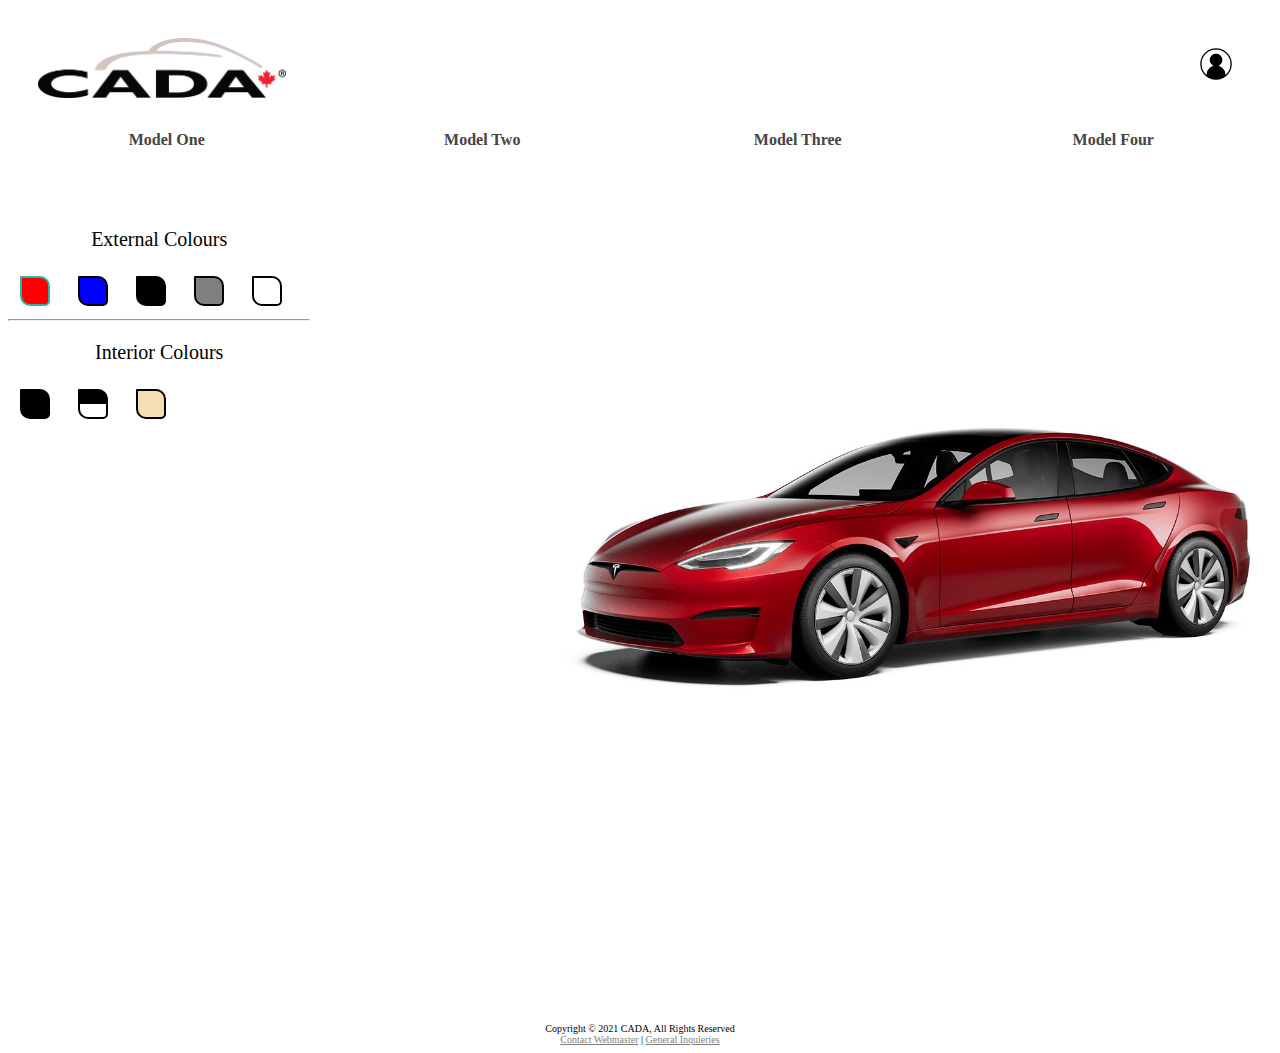
==== html/model_one.html @ cbfc90f8 "Model one page" ====
<html>
  <head>
    <title>CADA solutions</title>
    <!-- add stylesheets here -->
    <link rel="stylesheet" type="text/css" href="../stylesheet/header.css" />
    <link rel="stylesheet" type="text/css" href="../stylesheet/footer.css" />
    <link rel="stylesheet" type="text/css" href="../stylesheet/model_one.css" />
  </head>
  <body>
    <!-- start header -->
    <div id="header">
        <div class="logo">
            <a href="./index.html">
                <img id="main_logo" src="../images/CADA_logo.png" alt="CADA">
            </a>
        </div>
        <div id="media">
            <a href="/login" class="mediaIcon">
                <span id="mediaIcon_login" class="mediaIconSource"></span>
            </a>

        </div>
        <table class="menu primaryFont">
            <tbody>
                <tr>
                    <td style="width:25%"><a href="#"><strong>Model One</strong></a></td>
                    <td style="width:25%"><a href="./model_two.html"><strong>Model Two</strong></a></td>
                    <td style="width:25%"><a href="./model_three.html"><strong>Model Three</strong></a></td>
                    <td style="width:25%"><a href="./model_four.html"><strong>Model Four</strong></a></td>
                </tr>
            </tbody>
        </table>
      </div>
    <!-- end header -->

    <!-- start body -->
      <div id="model_main">
        <div id="model_container">
            <div id="car_model">
                <div class = "column" id="colour_bar">
                    <p>External Colours</p>
                    <button type="button" class ="btn" id="optOne" onclick="chngOne()"></button>
                    <button type="button" class ="btn" id="optTwo" onclick="chngTwo()"></button>
                    <button type="button" class ="btn" id="optThree" onclick="chngThree()"></button>
                    <button type="button" class ="btn" id="optFour" onclick="chngFour()"></button>
                    <button type="button" class ="btn" id="optFive" onclick="chngFive()"></button>
                    <!-- <p id="ext-colour">Red</p> -->
                    <hr class = "solid">

                    <p>Interior Colours</p>
                    <button type="button" class ="btn" id="interior_one" onclick="chngIntOne()"></button>
                    <button type="button" class ="btn" id="interior_two" onclick="chngIntTwo()"></button>
                    <button type="button" class ="btn" id="interior_three" onclick="chngIntThree()"></button>
                    <!-- <p id="int-colour"></p> -->
                </div>
                <img id="model" src="../images/car_models/exterior/model_one/redExterior.jpg" alt="model_one">
            </div>
        </div>
      </div>

      <script src='https://code.jquery.com/jquery-3.2.1.min.js'></script>
      <script>

        function extAllOff(){
            document.getElementById("optOne").style.borderColor = "black";
            document.getElementById("optTwo").style.borderColor = "black";
            document.getElementById("optThree").style.borderColor = "black";
            document.getElementById("optFour").style.borderColor = "black";
            document.getElementById("optFive").style.borderColor = "black";
        }

        function intAllOff(){
            document.getElementById("interior_one").style.borderColor = "black";
            document.getElementById("interior_two").style.borderColor = "black";
            document.getElementById("interior_three").style.borderColor = "black";
        }

        function chngOne(){
            document.getElementById("model").src = "../images/car_models/exterior/model_one/redExterior.jpg";

            intAllOff();
            document.getElementById("optOne").style.borderColor = "rgb(52, 177, 166)";
            document.getElementById("optTwo").style.borderColor = "black";
            document.getElementById("optThree").style.borderColor = "black";
            document.getElementById("optFour").style.borderColor = "black";
            document.getElementById("optFive").style.borderColor = "black";

            //document.getElemenyById("ext-colour").innerHTML = "Red"; 
        }

        function chngTwo(){
            document.getElementById("model").src = "../images/car_models/exterior/model_one/blueExterior.jpg";
            
            intAllOff();
            document.getElementById("optOne").style.borderColor = "black";
            document.getElementById("optTwo").style.borderColor = "rgb(52, 177, 166)";
            document.getElementById("optThree").style.borderColor = "black";
            document.getElementById("optFour").style.borderColor = "black";
            document.getElementById("optFive").style.borderColor = "black";

            //document.getElemenyById("ext-colour").innerHTML = "Blue";
        }

        function chngThree(){
            document.getElementById("model").src = "../images/car_models/exterior/model_one/blackExterior.jpg";
            
            intAllOff();
            document.getElementById("optOne").style.borderColor = "black";
            document.getElementById("optTwo").style.borderColor = "black";
            document.getElementById("optThree").style.borderColor = "rgb(52, 177, 166)";
            document.getElementById("optFour").style.borderColor = "black";
            document.getElementById("optFive").style.borderColor = "black";
        }

        function chngFour(){
            document.getElementById("model").src = "../images/car_models/exterior/model_one/greyExterior.jpg";
            
            intAllOff();
            document.getElementById("optOne").style.borderColor = "black";
            document.getElementById("optTwo").style.borderColor = "black";
            document.getElementById("optThree").style.borderColor = "black";
            document.getElementById("optFour").style.borderColor = "rgb(52, 177, 166)";
            document.getElementById("optFive").style.borderColor = "black";
        }

        function chngFive(){
            document.getElementById("model").src = "../images/car_models/exterior/model_one/whiteExterior.jpg";
            
            intAllOff();
            document.getElementById("optOne").style.borderColor = "black";
            document.getElementById("optTwo").style.borderColor = "black";
            document.getElementById("optThree").style.borderColor = "black";
            document.getElementById("optFour").style.borderColor = "black";
            document.getElementById("optFive").style.borderColor = "rgb(52, 177, 166)";
        }

        function chngIntOne(){
            document.getElementById("model").src = "../images/car_models/interior/model_one/blackInt.jpg";
            
            extAllOff();
            document.getElementById("interior_one").style.borderColor = "rgb(52, 177, 166)";
            document.getElementById("interior_two").style.borderColor = "black";
            document.getElementById("interior_three").style.borderColor = "black";

        }

        function chngIntTwo(){
            document.getElementById("model").src = "../images/car_models/interior/model_one/bwInt.jpg";
            
            extAllOff();
            document.getElementById("interior_one").style.borderColor = "black";
            document.getElementById("interior_two").style.borderColor = "rgb(52, 177, 166)";
            document.getElementById("interior_three").style.borderColor = "black";

        }

        function chngIntThree(){
            document.getElementById("model").src = "../images/car_models/interior/model_one/walnutInt.jpg";
            
            extAllOff();
            document.getElementById("interior_one").style.borderColor = "black";
            document.getElementById("interior_two").style.borderColor = "black";
            document.getElementById("interior_three").style.borderColor = "rgb(52, 177, 166)";

        }
      </script>
    <!-- end body -->

    <!-- start footer -->
        <div id="footer">
            <div id="footerContent" class="centerY">
                <span class="contrast">
                    Copyright &copy; 2021 CADA, All Rights Reserved<br />
                    <a href="mailto:it@cada.ca">Contact Webmaster</a> | <a href="mailto:inquiries@cada.ca">General Inquieries</a>
                 </span>
            </div>
        </div>
    </body>
</html>
---- stylesheet/header.css ----
#header {
    position: relative;
    width: 100%;
    height: 150px;
}
#header .wrapped_image_wrapper {
    padding-left: 10px;
    padding-top: 10px;
}
#header .menu {
    width: 100%;
}
#header .menu td:first-child,
#header .menu td:last-child {
    width: 100px;
}
#header .menu td {
    text-align: center;
}
#header .menu a {
    color: #454545;
    text-decoration: none;
    transition: 1s;
}
#header .menu a:hover {
    color: #949494;
}

#main_logo {
  padding: 30px;
  width: auto;
  height:60px;
}


#media {
  padding: 30px;
  position: absolute;
  top: 10px;
  right: 10px;
}
.mediaIcon {
  width: 32px;
  height: 32px;
  display: inline-block;
}
.mediaIconSource {
  width: 32px;
  height: 32px;
  display: block;
  transition: 1s;
}
.mediaIconSource:hover {
  filter: brightness(90%);
}

#mediaIcon_login {
  background-image: url("../images/login.png");
  background-repeat: no-repeat;
  background-size: 32px 32px;
}
---- stylesheet/footer.css ----
#footer {
    padding-top: 15px;
}
#footerContent {
    right: 20px;
    left: 20px;
    text-align: center;
    font-size: 10px;
}
#footerContent a {
    color: grey;
}
---- stylesheet/model_one.css ----
#model_main {
  padding-top: 50px;
}

#model_main {
  width: 1890px;
  height: 800px;
}

#model_main #car_model {
  width: 80%;
  height: 100%;
}

.column {
  float: left;
  width: 20%;
  height: 100%;
  /*border-right: 1px solid black;*/
}

#model_main #model {
  float: left;
  width: 80%;
}

p {
  font-family: "Times New Roman", Times, serif;
  font-size: 20px;
  text-align: center;
}

img {
  max-width: 100%;
}

#colour_bar {
  box-shadow: 5px;
}

#colour_bar .btn {
  margin: 5px 12px 5px;
  padding: 5px 10px 5px;
  width: 30px;
  height: 30px;
  border: 2px solid black;
  border-radius: 1px 10px 5px;
  outline: 0;
}

#colour_bar #optOne {
  background-color: red;
  border-color: rgb(52, 177, 166);
}

#colour_bar #optThree {
  background-color: black;
}

#colour_bar #optTwo {
  background-color: blue;
}

#colour_bar #optFive {
  background-color: white;
}

#colour_bar #optFour {
  background-color: grey;
}

#colour_bar #interior_three {
  background-color: wheat;
}

#colour_bar #interior_one {
  background-color: black;
}

#colour_bar #interior_two {
  background-image: linear-gradient(0deg, white 0%, white 49%, black 50%);
}
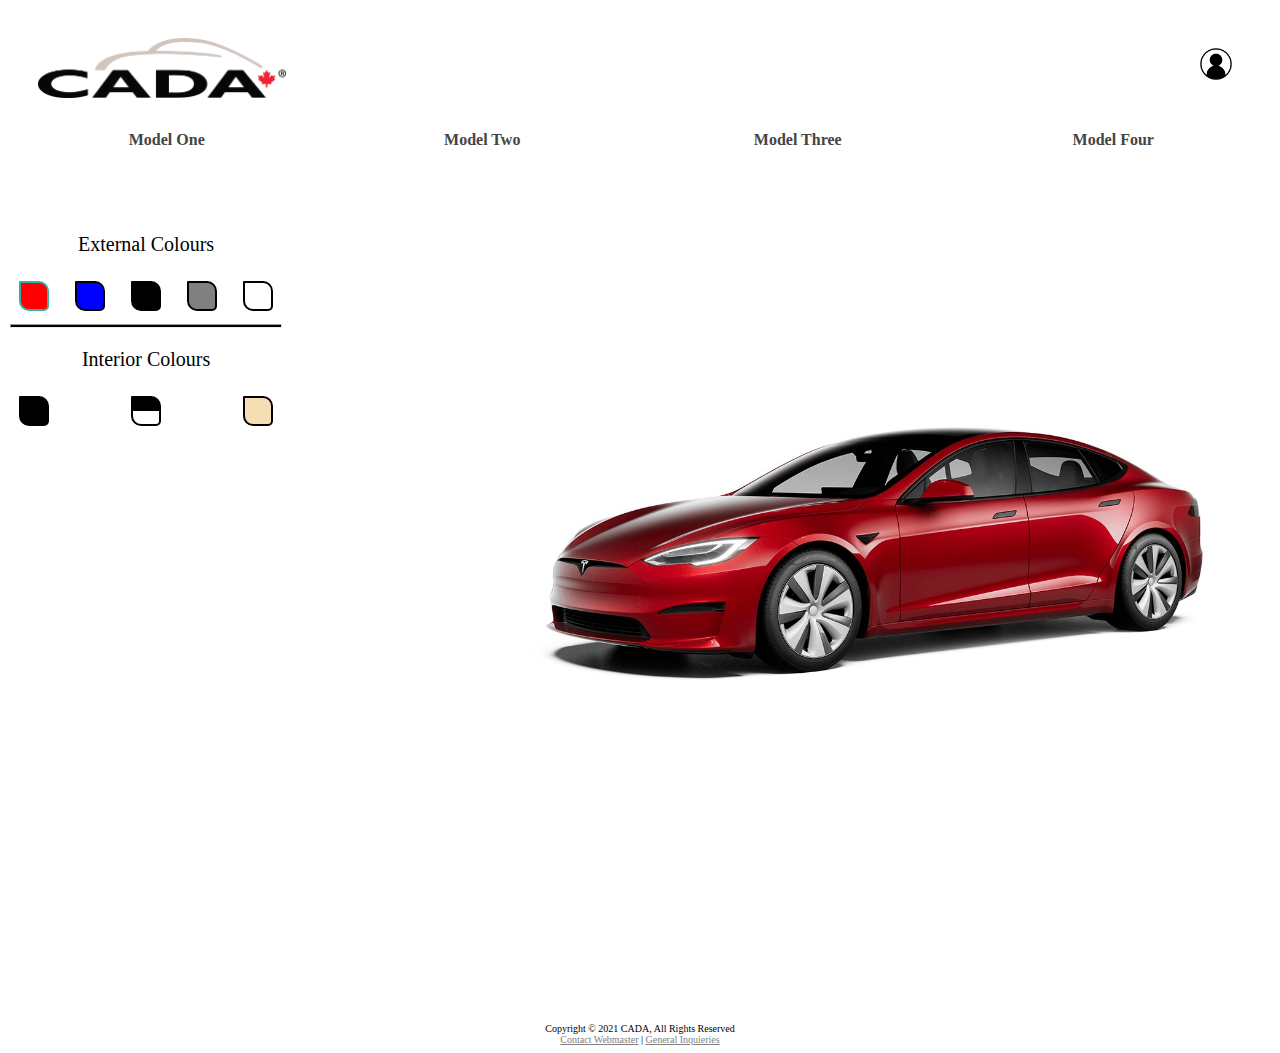
==== commit 46563795: "aligned buttons" ====
--- a/html/model_one.html
+++ b/html/model_one.html
@@ -39,131 +39,30 @@
             <div id="car_model">
                 <div class = "column" id="colour_bar">
                     <p>External Colours</p>
+                    <div id="buttons">
                     <button type="button" class ="btn" id="optOne" onclick="chngOne()"></button>
                     <button type="button" class ="btn" id="optTwo" onclick="chngTwo()"></button>
                     <button type="button" class ="btn" id="optThree" onclick="chngThree()"></button>
                     <button type="button" class ="btn" id="optFour" onclick="chngFour()"></button>
                     <button type="button" class ="btn" id="optFive" onclick="chngFive()"></button>
+                </div>
                     <!-- <p id="ext-colour">Red</p> -->
                     <hr class = "solid">
 
                     <p>Interior Colours</p>
+                    <div id = "buttons">
                     <button type="button" class ="btn" id="interior_one" onclick="chngIntOne()"></button>
                     <button type="button" class ="btn" id="interior_two" onclick="chngIntTwo()"></button>
                     <button type="button" class ="btn" id="interior_three" onclick="chngIntThree()"></button>
+                </div>
                     <!-- <p id="int-colour"></p> -->
                 </div>
                 <img id="model" src="../images/car_models/exterior/model_one/redExterior.jpg" alt="model_one">
             </div>
         </div>
       </div>
-
-      <script src='https://code.jquery.com/jquery-3.2.1.min.js'></script>
-      <script>
-
-        function extAllOff(){
-            document.getElementById("optOne").style.borderColor = "black";
-            document.getElementById("optTwo").style.borderColor = "black";
-            document.getElementById("optThree").style.borderColor = "black";
-            document.getElementById("optFour").style.borderColor = "black";
-            document.getElementById("optFive").style.borderColor = "black";
-        }
-
-        function intAllOff(){
-            document.getElementById("interior_one").style.borderColor = "black";
-            document.getElementById("interior_two").style.borderColor = "black";
-            document.getElementById("interior_three").style.borderColor = "black";
-        }
-
-        function chngOne(){
-            document.getElementById("model").src = "../images/car_models/exterior/model_one/redExterior.jpg";
-
-            intAllOff();
-            document.getElementById("optOne").style.borderColor = "rgb(52, 177, 166)";
-            document.getElementById("optTwo").style.borderColor = "black";
-            document.getElementById("optThree").style.borderColor = "black";
-            document.getElementById("optFour").style.borderColor = "black";
-            document.getElementById("optFive").style.borderColor = "black";
-
-            //document.getElemenyById("ext-colour").innerHTML = "Red"; 
-        }
-
-        function chngTwo(){
-            document.getElementById("model").src = "../images/car_models/exterior/model_one/blueExterior.jpg";
-            
-            intAllOff();
-            document.getElementById("optOne").style.borderColor = "black";
-            document.getElementById("optTwo").style.borderColor = "rgb(52, 177, 166)";
-            document.getElementById("optThree").style.borderColor = "black";
-            document.getElementById("optFour").style.borderColor = "black";
-            document.getElementById("optFive").style.borderColor = "black";
-
-            //document.getElemenyById("ext-colour").innerHTML = "Blue";
-        }
-
-        function chngThree(){
-            document.getElementById("model").src = "../images/car_models/exterior/model_one/blackExterior.jpg";
-            
-            intAllOff();
-            document.getElementById("optOne").style.borderColor = "black";
-            document.getElementById("optTwo").style.borderColor = "black";
-            document.getElementById("optThree").style.borderColor = "rgb(52, 177, 166)";
-            document.getElementById("optFour").style.borderColor = "black";
-            document.getElementById("optFive").style.borderColor = "black";
-        }
-
-        function chngFour(){
-            document.getElementById("model").src = "../images/car_models/exterior/model_one/greyExterior.jpg";
-            
-            intAllOff();
-            document.getElementById("optOne").style.borderColor = "black";
-            document.getElementById("optTwo").style.borderColor = "black";
-            document.getElementById("optThree").style.borderColor = "black";
-            document.getElementById("optFour").style.borderColor = "rgb(52, 177, 166)";
-            document.getElementById("optFive").style.borderColor = "black";
-        }
-
-        function chngFive(){
-            document.getElementById("model").src = "../images/car_models/exterior/model_one/whiteExterior.jpg";
-            
-            intAllOff();
-            document.getElementById("optOne").style.borderColor = "black";
-            document.getElementById("optTwo").style.borderColor = "black";
-            document.getElementById("optThree").style.borderColor = "black";
-            document.getElementById("optFour").style.borderColor = "black";
-            document.getElementById("optFive").style.borderColor = "rgb(52, 177, 166)";
-        }
-
-        function chngIntOne(){
-            document.getElementById("model").src = "../images/car_models/interior/model_one/blackInt.jpg";
-            
-            extAllOff();
-            document.getElementById("interior_one").style.borderColor = "rgb(52, 177, 166)";
-            document.getElementById("interior_two").style.borderColor = "black";
-            document.getElementById("interior_three").style.borderColor = "black";
-
-        }
-
-        function chngIntTwo(){
-            document.getElementById("model").src = "../images/car_models/interior/model_one/bwInt.jpg";
-            
-            extAllOff();
-            document.getElementById("interior_one").style.borderColor = "black";
-            document.getElementById("interior_two").style.borderColor = "rgb(52, 177, 166)";
-            document.getElementById("interior_three").style.borderColor = "black";
-
-        }
-
-        function chngIntThree(){
-            document.getElementById("model").src = "../images/car_models/interior/model_one/walnutInt.jpg";
-            
-            extAllOff();
-            document.getElementById("interior_one").style.borderColor = "black";
-            document.getElementById("interior_two").style.borderColor = "black";
-            document.getElementById("interior_three").style.borderColor = "rgb(52, 177, 166)";
-
-        }
-      </script>
+      
+      
     <!-- end body -->
 
     <!-- start footer -->
@@ -175,5 +74,6 @@
                  </span>
             </div>
         </div>
+        <script src="../js/model-query.js"></script>
     </body>
 </html>--- a/stylesheet/model_one.css
+++ b/stylesheet/model_one.css
@@ -13,15 +13,28 @@
 }
 
 .column {
+  position: relative;
   float: left;
-  width: 20%;
+  width: 18%;
   height: 100%;
+  padding: 5px 2px 5px;
   /*border-right: 1px solid black;*/
 }
 
+.column #buttons {
+  display: flex;
+  justify-content: space-between;
+}
+
+hr {
+  background-color: black;
+  padding: 1px 1px 1px;
+}
+
 #model_main #model {
+  padding: 5px 2px 5px;
   float: left;
-  width: 80%;
+  width: 78%;
 }
 
 p {
@@ -39,8 +52,9 @@
 }
 
 #colour_bar .btn {
-  margin: 5px 12px 5px;
-  padding: 5px 10px 5px;
+  position: relative;
+  margin: 5px 9px 5px;
+  padding: 5px 5px 5px;
   width: 30px;
   height: 30px;
   border: 2px solid black;
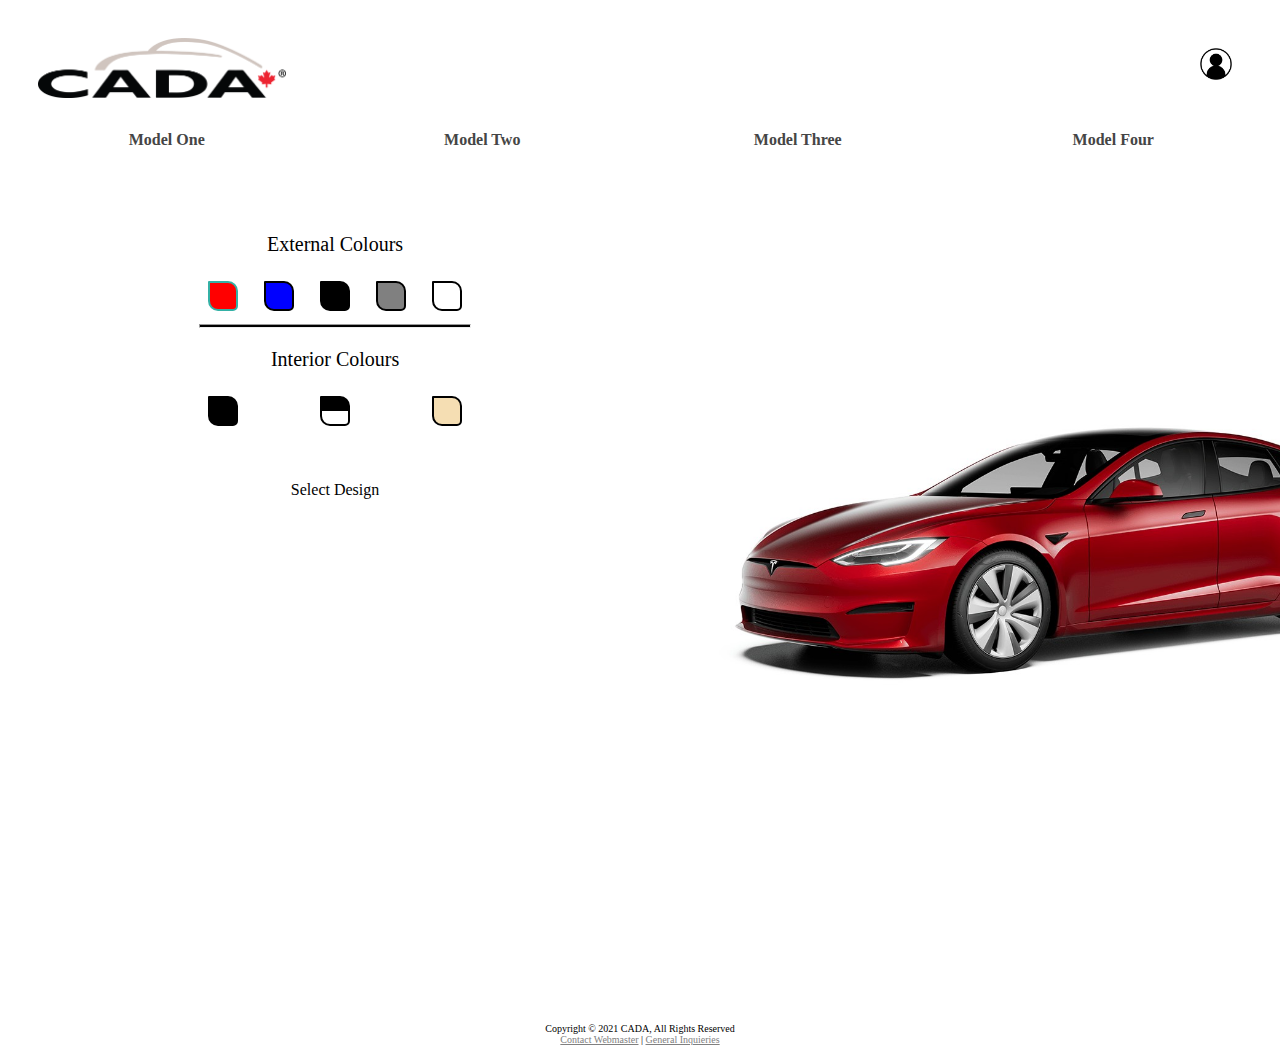
==== commit 5e21a214: "center model page, add popup for email" ====
--- a/html/model_one.html
+++ b/html/model_one.html
@@ -55,14 +55,28 @@
                     <button type="button" class ="btn" id="interior_two" onclick="chngIntTwo()"></button>
                     <button type="button" class ="btn" id="interior_three" onclick="chngIntThree()"></button>
                 </div>
+                <div id="email_button">
+                  <div class="popup" onclick="show_popup()">Select Design</div>
+                  <div class="form-popup" id="email_popup">
+                   <form action="/action_page.php" class="form-container">
+                     <h1>Email</h1>
+
+                     <label for="email"><b>Email</b></label>
+                     <input type="email" placeholder="Enter Email" name="email" required>
+                     <br>
+                     <button type="submit" class="btn">Email</button>
+                     <button type="button" class="btn cancel" onclick="close_popup()">Close</button>
+                   </form>
+                 </div>
+                </div>
                     <!-- <p id="int-colour"></p> -->
                 </div>
                 <img id="model" src="../images/car_models/exterior/model_one/redExterior.jpg" alt="model_one">
             </div>
         </div>
       </div>
-      
-      
+
+
     <!-- end body -->
 
     <!-- start footer -->
@@ -75,5 +89,6 @@
             </div>
         </div>
         <script src="../js/model-query.js"></script>
+        <script src="../js/pop_up.js"></script>
     </body>
-</html>+</html>
--- a/stylesheet/model_one.css
+++ b/stylesheet/model_one.css
@@ -10,6 +10,16 @@
 #model_main #car_model {
   width: 80%;
   height: 100%;
+  margin: auto;
+}
+
+#email_button {
+    display: flex;
+    padding-top: 50px;
+}
+
+#email_button a {
+  margin: auto;
 }
 
 .column {
@@ -94,3 +104,66 @@
 #colour_bar #interior_two {
   background-image: linear-gradient(0deg, white 0%, white 49%, black 50%);
 }
+
+.popup {
+  cursor: pointer;
+  margin: auto;
+  border: 1px;
+  border-color: grey;
+}
+
+
+
+/* code from  https://www.w3schools.com/howto/howto_js_popup_form.asp*/
+/* The popup form - hidden by default */
+.form-popup {
+  display: none;
+  position: fixed;
+  border: 3px solid #f1f1f1;
+  z-index: 2;
+  text-align: center;
+}
+
+/* Add styles to the form container */
+.form-container {
+  max-width: 300px;
+  padding: 10px;
+  background-color: white;
+}
+
+/* Full-width input fields */
+.form-container input[type=text], .form-container input[type=password] {
+  width: 100%;
+  padding: 15px;
+  margin: 5px 0 22px 0;
+  border: none;
+  background: #f1f1f1;
+}
+
+/* When the inputs get focus, do something */
+.form-container input[type=text]:focus, .form-container input[type=password]:focus {
+  background-color: #ddd;
+  outline: none;
+}
+
+/* Set a style for the submit/login button */
+#email_popup .btn {
+  background-color: #4CAF50;
+  color: white;
+  padding: 16px 20px;
+  border: none;
+  cursor: pointer;
+  width: 70px;
+  margin-bottom:10px;
+  opacity: 0.8;
+}
+
+/* Add a red background color to the cancel button */
+#email_popup .cancel {
+  background-color: red;
+}
+
+/* Add some hover effects to buttons */
+.form-container .btn:hover, .open-button:hover {
+  opacity: 1;
+}
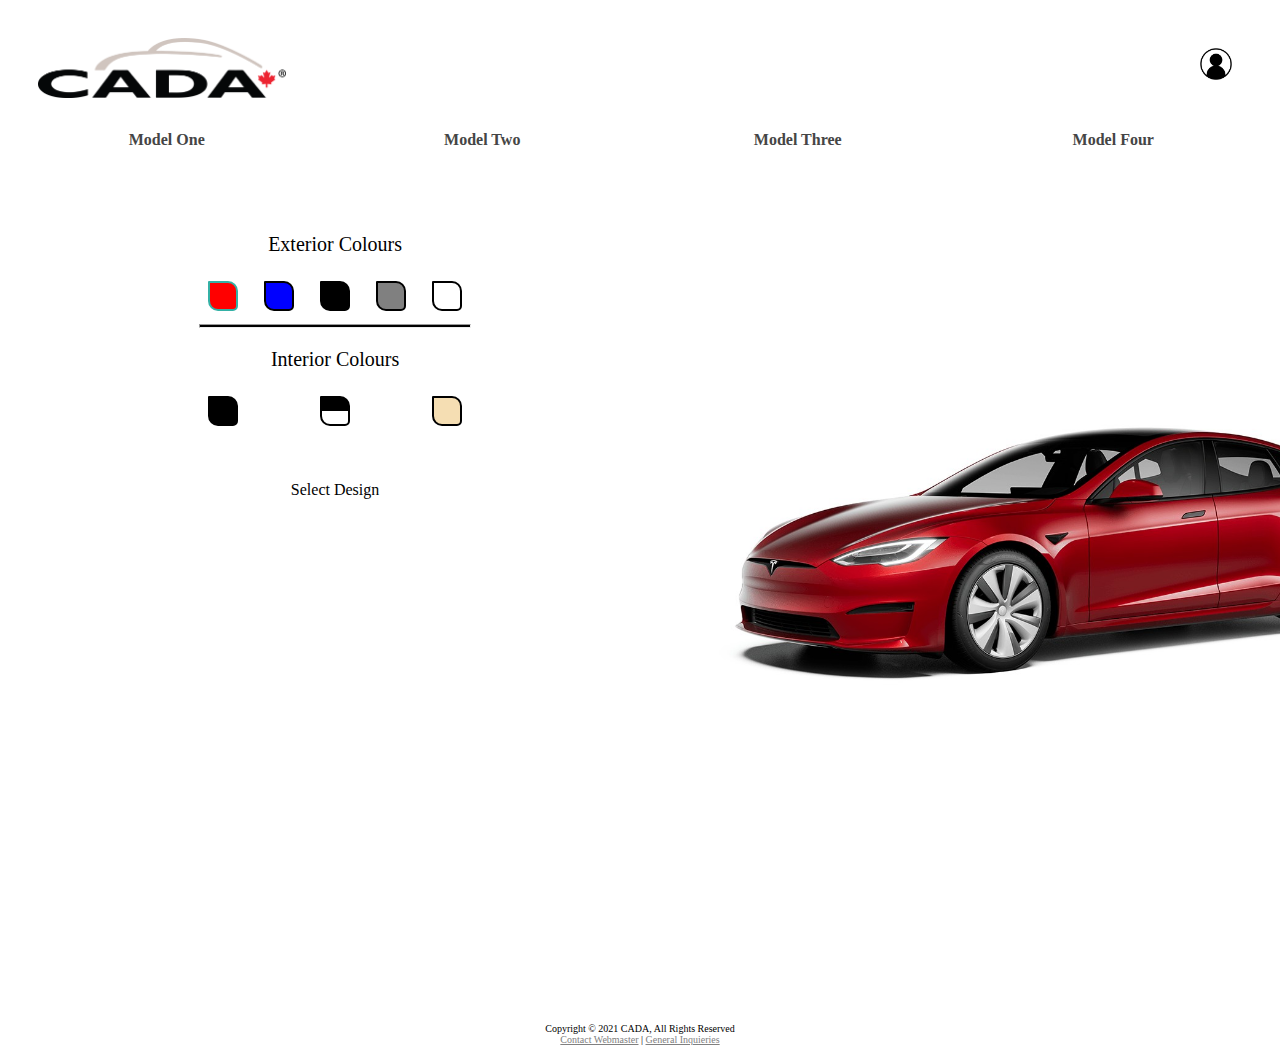
==== commit 05719fae: "Update model_one.html" ====
--- a/html/model_one.html
+++ b/html/model_one.html
@@ -38,7 +38,7 @@
         <div id="model_container">
             <div id="car_model">
                 <div class = "column" id="colour_bar">
-                    <p>External Colours</p>
+                    <p>Exterior Colours</p>
                     <div id="buttons">
                     <button type="button" class ="btn" id="optOne" onclick="chngOne()"></button>
                     <button type="button" class ="btn" id="optTwo" onclick="chngTwo()"></button>
